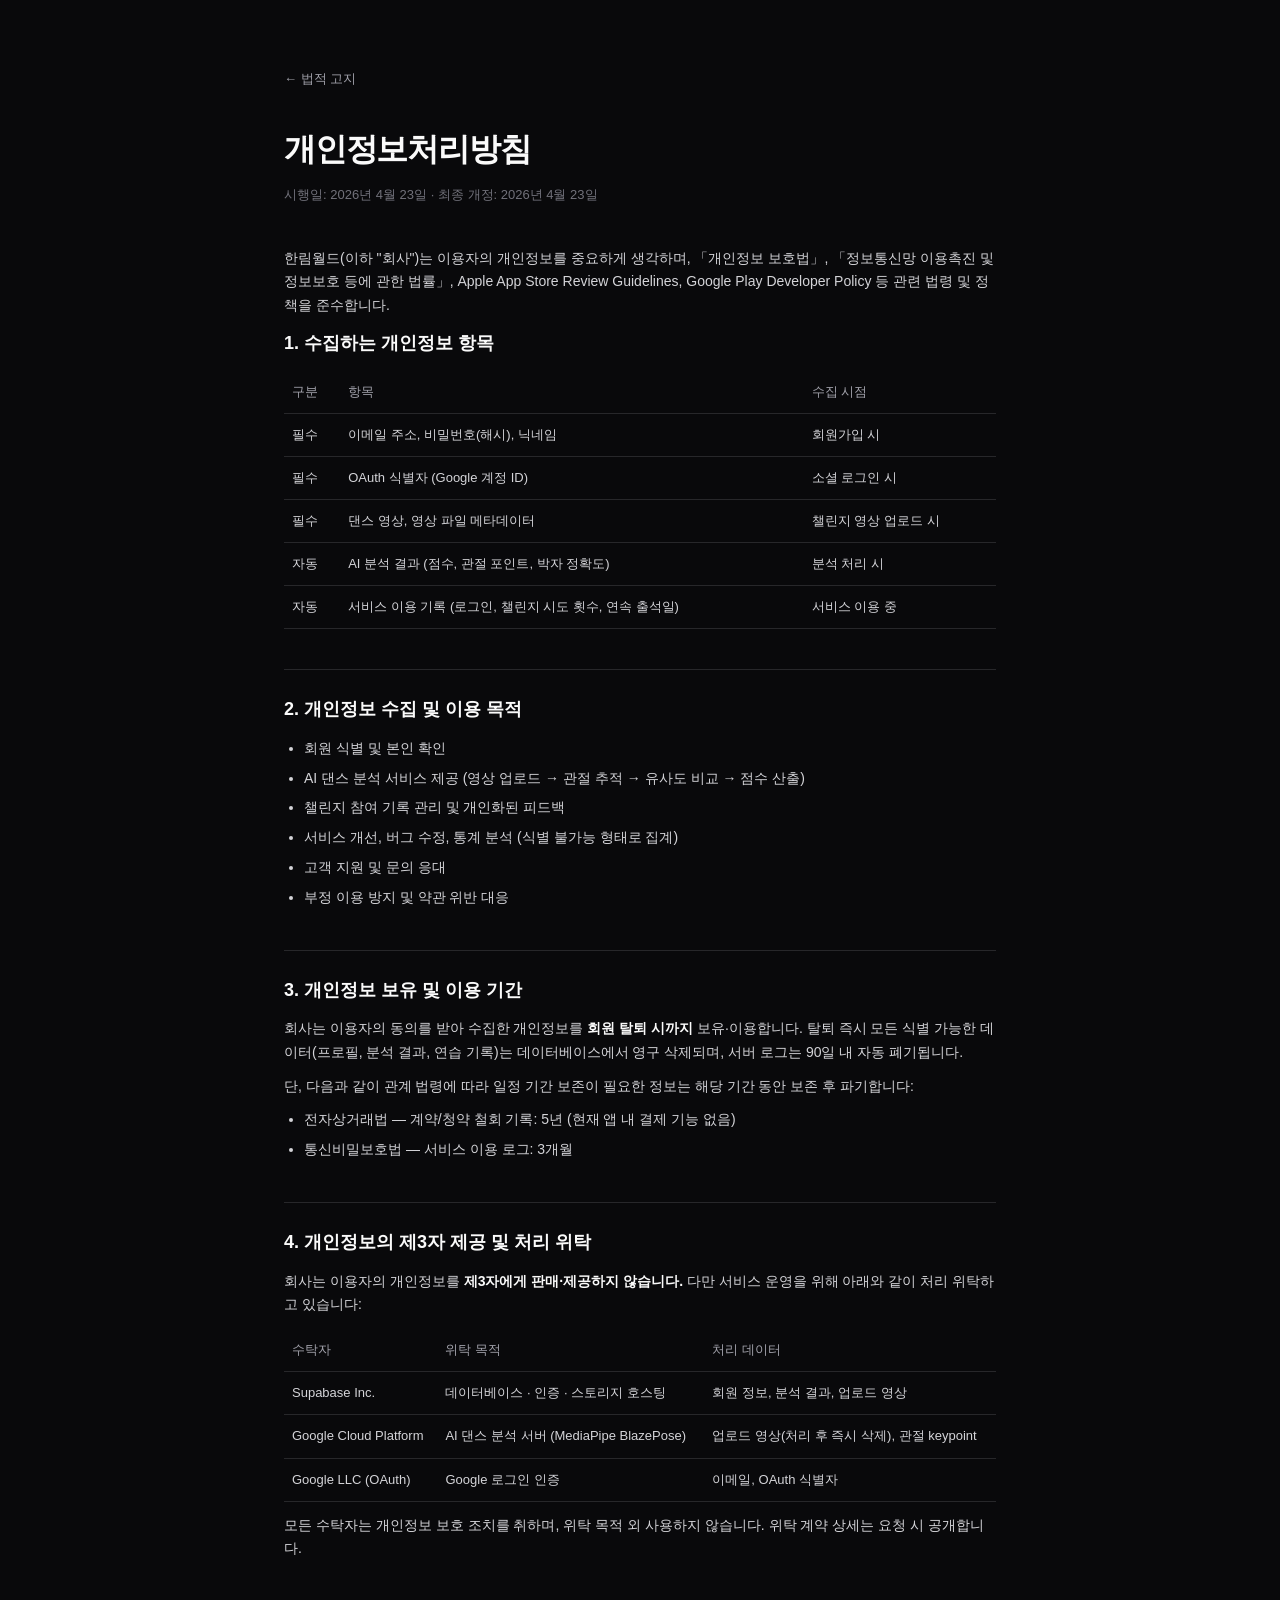
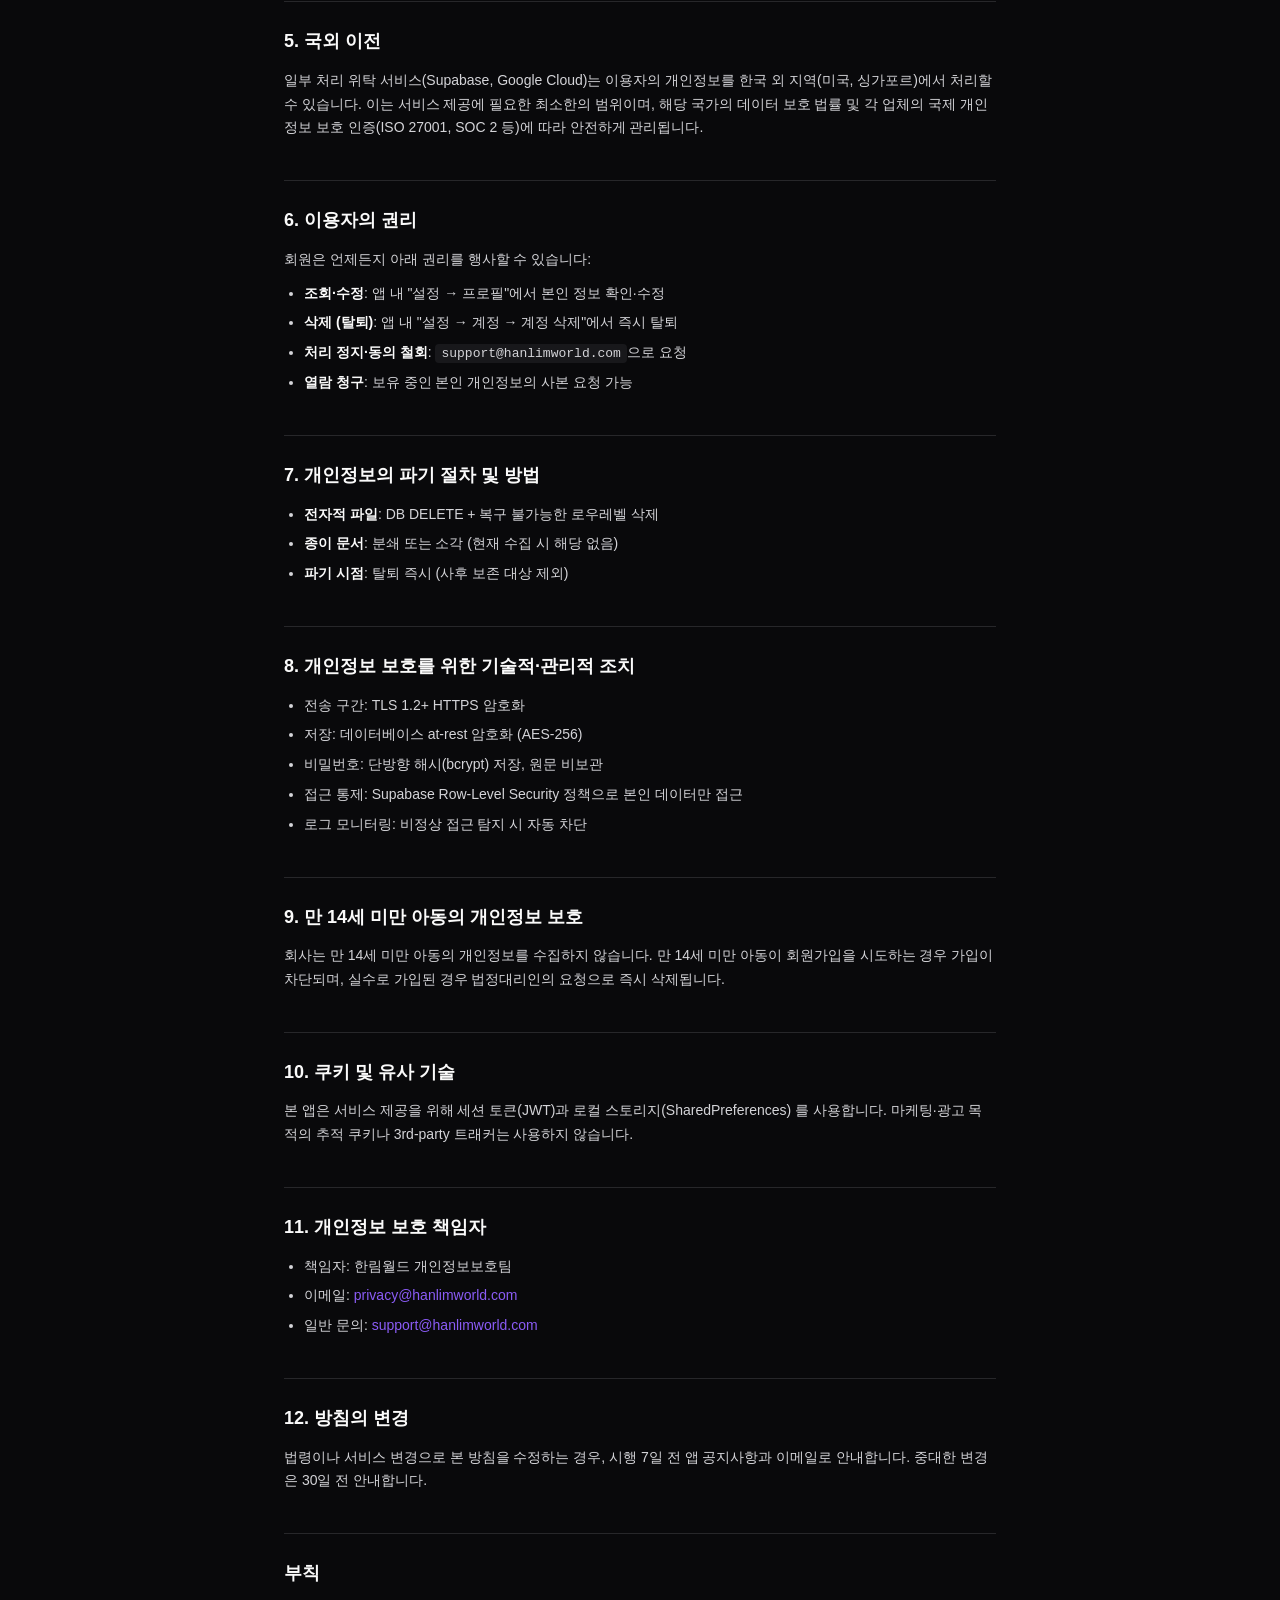
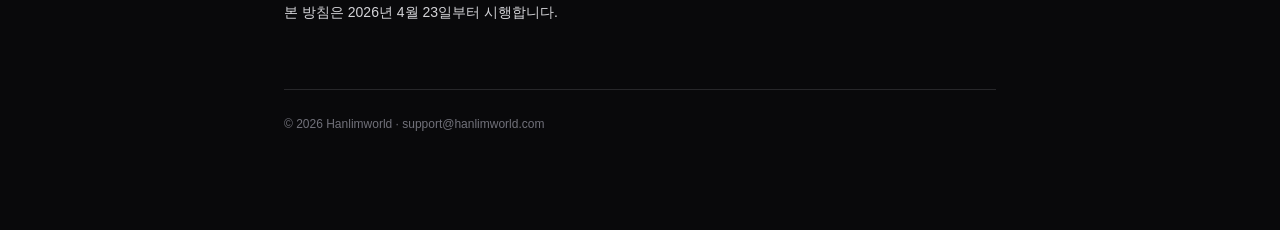
==== privacy.html @ de063f62 "Initial: 법적 고지 · 이용약관 · 개인정보처리방침" ====
<!DOCTYPE html>
<html lang="ko">
<head>
<meta charset="UTF-8">
<meta name="viewport" content="width=device-width, initial-scale=1.0">
<title>개인정보처리방침 — 한림월드</title>
<style>
  :root {
    --zinc-950: #09090B; --zinc-900: #18181B; --zinc-800: #27272A;
    --zinc-700: #3F3F46; --zinc-500: #71717A; --zinc-400: #A1A1AA;
    --zinc-300: #D4D4D8; --zinc-50: #FAFAFA;
    --purple: #8B5CF6; --pink: #EC4899;
  }
  * { box-sizing: border-box; margin: 0; padding: 0; }
  html, body {
    background: var(--zinc-950); color: var(--zinc-50);
    font-family: -apple-system, BlinkMacSystemFont, 'Pretendard Variable',
      'Segoe UI', Roboto, sans-serif;
    line-height: 1.7; min-height: 100vh;
  }
  .container { max-width: 760px; margin: 0 auto; padding: 64px 24px 96px; }
  .back {
    display: inline-flex; align-items: center; gap: 6px;
    color: var(--zinc-400); text-decoration: none; font-size: 13px;
    margin-bottom: 32px;
  }
  .back:hover { color: var(--zinc-50); }
  h1 { font-size: 32px; font-weight: 700; letter-spacing: -1.2px; margin-bottom: 8px; }
  .meta { color: var(--zinc-500); font-size: 13px; margin-bottom: 40px; }
  h2 {
    font-size: 18px; font-weight: 700;
    margin: 40px 0 12px;
    padding-top: 24px;
    border-top: 1px solid var(--zinc-800);
  }
  h2:first-of-type { border-top: 0; padding-top: 0; margin-top: 0; }
  h3 { font-size: 15px; font-weight: 600; margin: 20px 0 8px; color: var(--zinc-300); }
  p, li { color: var(--zinc-300); font-size: 14px; margin-bottom: 10px; }
  ul, ol { padding-left: 20px; margin-bottom: 12px; }
  li { margin-bottom: 6px; }
  strong { color: var(--zinc-50); font-weight: 600; }
  code {
    background: var(--zinc-900); color: var(--zinc-300);
    padding: 2px 6px; border-radius: 4px; font-size: 13px;
  }
  table {
    width: 100%; border-collapse: collapse;
    margin: 12px 0; font-size: 13px;
  }
  th, td {
    border-bottom: 1px solid var(--zinc-800);
    padding: 10px 8px; text-align: left;
    color: var(--zinc-300);
  }
  th { color: var(--zinc-400); font-weight: 500; }
  a { color: var(--purple); text-decoration: none; }
  a:hover { text-decoration: underline; }
  footer {
    margin-top: 64px; padding-top: 24px;
    border-top: 1px solid var(--zinc-800);
    color: var(--zinc-500); font-size: 12px;
  }
</style>
</head>
<body>
  <div class="container">
    <a href="./" class="back">← 법적 고지</a>
    <h1>개인정보처리방침</h1>
    <p class="meta">시행일: 2026년 4월 23일 · 최종 개정: 2026년 4월 23일</p>

    <p>
      한림월드(이하 "회사")는 이용자의 개인정보를 중요하게 생각하며,
      「개인정보 보호법」, 「정보통신망 이용촉진 및 정보보호 등에 관한 법률」,
      Apple App Store Review Guidelines, Google Play Developer Policy 등
      관련 법령 및 정책을 준수합니다.
    </p>

    <h2>1. 수집하는 개인정보 항목</h2>
    <table>
      <tr><th>구분</th><th>항목</th><th>수집 시점</th></tr>
      <tr>
        <td>필수</td>
        <td>이메일 주소, 비밀번호(해시), 닉네임</td>
        <td>회원가입 시</td>
      </tr>
      <tr>
        <td>필수</td>
        <td>OAuth 식별자 (Google 계정 ID)</td>
        <td>소셜 로그인 시</td>
      </tr>
      <tr>
        <td>필수</td>
        <td>댄스 영상, 영상 파일 메타데이터</td>
        <td>챌린지 영상 업로드 시</td>
      </tr>
      <tr>
        <td>자동</td>
        <td>AI 분석 결과 (점수, 관절 포인트, 박자 정확도)</td>
        <td>분석 처리 시</td>
      </tr>
      <tr>
        <td>자동</td>
        <td>서비스 이용 기록 (로그인, 챌린지 시도 횟수, 연속 출석일)</td>
        <td>서비스 이용 중</td>
      </tr>
    </table>

    <h2>2. 개인정보 수집 및 이용 목적</h2>
    <ul>
      <li>회원 식별 및 본인 확인</li>
      <li>AI 댄스 분석 서비스 제공 (영상 업로드 → 관절 추적 → 유사도 비교 → 점수 산출)</li>
      <li>챌린지 참여 기록 관리 및 개인화된 피드백</li>
      <li>서비스 개선, 버그 수정, 통계 분석 (식별 불가능 형태로 집계)</li>
      <li>고객 지원 및 문의 응대</li>
      <li>부정 이용 방지 및 약관 위반 대응</li>
    </ul>

    <h2>3. 개인정보 보유 및 이용 기간</h2>
    <p>
      회사는 이용자의 동의를 받아 수집한 개인정보를 <strong>회원 탈퇴 시까지</strong>
      보유·이용합니다. 탈퇴 즉시 모든 식별 가능한 데이터(프로필, 분석 결과, 연습 기록)는
      데이터베이스에서 영구 삭제되며, 서버 로그는 90일 내 자동 폐기됩니다.
    </p>
    <p>
      단, 다음과 같이 관계 법령에 따라 일정 기간 보존이 필요한 정보는
      해당 기간 동안 보존 후 파기합니다:
    </p>
    <ul>
      <li>전자상거래법 — 계약/청약 철회 기록: 5년 (현재 앱 내 결제 기능 없음)</li>
      <li>통신비밀보호법 — 서비스 이용 로그: 3개월</li>
    </ul>

    <h2>4. 개인정보의 제3자 제공 및 처리 위탁</h2>
    <p>
      회사는 이용자의 개인정보를 <strong>제3자에게 판매·제공하지 않습니다.</strong>
      다만 서비스 운영을 위해 아래와 같이 처리 위탁하고 있습니다:
    </p>
    <table>
      <tr><th>수탁자</th><th>위탁 목적</th><th>처리 데이터</th></tr>
      <tr>
        <td>Supabase Inc.</td>
        <td>데이터베이스 · 인증 · 스토리지 호스팅</td>
        <td>회원 정보, 분석 결과, 업로드 영상</td>
      </tr>
      <tr>
        <td>Google Cloud Platform</td>
        <td>AI 댄스 분석 서버 (MediaPipe BlazePose)</td>
        <td>업로드 영상(처리 후 즉시 삭제), 관절 keypoint</td>
      </tr>
      <tr>
        <td>Google LLC (OAuth)</td>
        <td>Google 로그인 인증</td>
        <td>이메일, OAuth 식별자</td>
      </tr>
    </table>
    <p>
      모든 수탁자는 개인정보 보호 조치를 취하며, 위탁 목적 외 사용하지 않습니다.
      위탁 계약 상세는 요청 시 공개합니다.
    </p>

    <h2>5. 국외 이전</h2>
    <p>
      일부 처리 위탁 서비스(Supabase, Google Cloud)는 이용자의 개인정보를
      한국 외 지역(미국, 싱가포르)에서 처리할 수 있습니다. 이는 서비스 제공에
      필요한 최소한의 범위이며, 해당 국가의 데이터 보호 법률 및 각 업체의
      국제 개인정보 보호 인증(ISO 27001, SOC 2 등)에 따라 안전하게 관리됩니다.
    </p>

    <h2>6. 이용자의 권리</h2>
    <p>회원은 언제든지 아래 권리를 행사할 수 있습니다:</p>
    <ul>
      <li><strong>조회·수정</strong>: 앱 내 "설정 → 프로필"에서 본인 정보 확인·수정</li>
      <li><strong>삭제 (탈퇴)</strong>: 앱 내 "설정 → 계정 → 계정 삭제"에서 즉시 탈퇴</li>
      <li><strong>처리 정지·동의 철회</strong>:
        <code>support@hanlimworld.com</code>으로 요청</li>
      <li><strong>열람 청구</strong>: 보유 중인 본인 개인정보의 사본 요청 가능</li>
    </ul>

    <h2>7. 개인정보의 파기 절차 및 방법</h2>
    <ul>
      <li><strong>전자적 파일</strong>: DB DELETE + 복구 불가능한 로우레벨 삭제</li>
      <li><strong>종이 문서</strong>: 분쇄 또는 소각 (현재 수집 시 해당 없음)</li>
      <li><strong>파기 시점</strong>: 탈퇴 즉시 (사후 보존 대상 제외)</li>
    </ul>

    <h2>8. 개인정보 보호를 위한 기술적·관리적 조치</h2>
    <ul>
      <li>전송 구간: TLS 1.2+ HTTPS 암호화</li>
      <li>저장: 데이터베이스 at-rest 암호화 (AES-256)</li>
      <li>비밀번호: 단방향 해시(bcrypt) 저장, 원문 비보관</li>
      <li>접근 통제: Supabase Row-Level Security 정책으로 본인 데이터만 접근</li>
      <li>로그 모니터링: 비정상 접근 탐지 시 자동 차단</li>
    </ul>

    <h2>9. 만 14세 미만 아동의 개인정보 보호</h2>
    <p>
      회사는 만 14세 미만 아동의 개인정보를 수집하지 않습니다.
      만 14세 미만 아동이 회원가입을 시도하는 경우 가입이 차단되며,
      실수로 가입된 경우 법정대리인의 요청으로 즉시 삭제됩니다.
    </p>

    <h2>10. 쿠키 및 유사 기술</h2>
    <p>
      본 앱은 서비스 제공을 위해 세션 토큰(JWT)과 로컬 스토리지(SharedPreferences)
      를 사용합니다. 마케팅·광고 목적의 추적 쿠키나 3rd-party 트래커는
      사용하지 않습니다.
    </p>

    <h2>11. 개인정보 보호 책임자</h2>
    <ul>
      <li>책임자: 한림월드 개인정보보호팀</li>
      <li>이메일: <a href="mailto:privacy@hanlimworld.com">privacy@hanlimworld.com</a></li>
      <li>일반 문의: <a href="mailto:support@hanlimworld.com">support@hanlimworld.com</a></li>
    </ul>

    <h2>12. 방침의 변경</h2>
    <p>
      법령이나 서비스 변경으로 본 방침을 수정하는 경우, 시행 7일 전
      앱 공지사항과 이메일로 안내합니다. 중대한 변경은 30일 전 안내합니다.
    </p>

    <h2>부칙</h2>
    <p>본 방침은 2026년 4월 23일부터 시행합니다.</p>

    <footer>© 2026 Hanlimworld · support@hanlimworld.com</footer>
  </div>
</body>
</html>
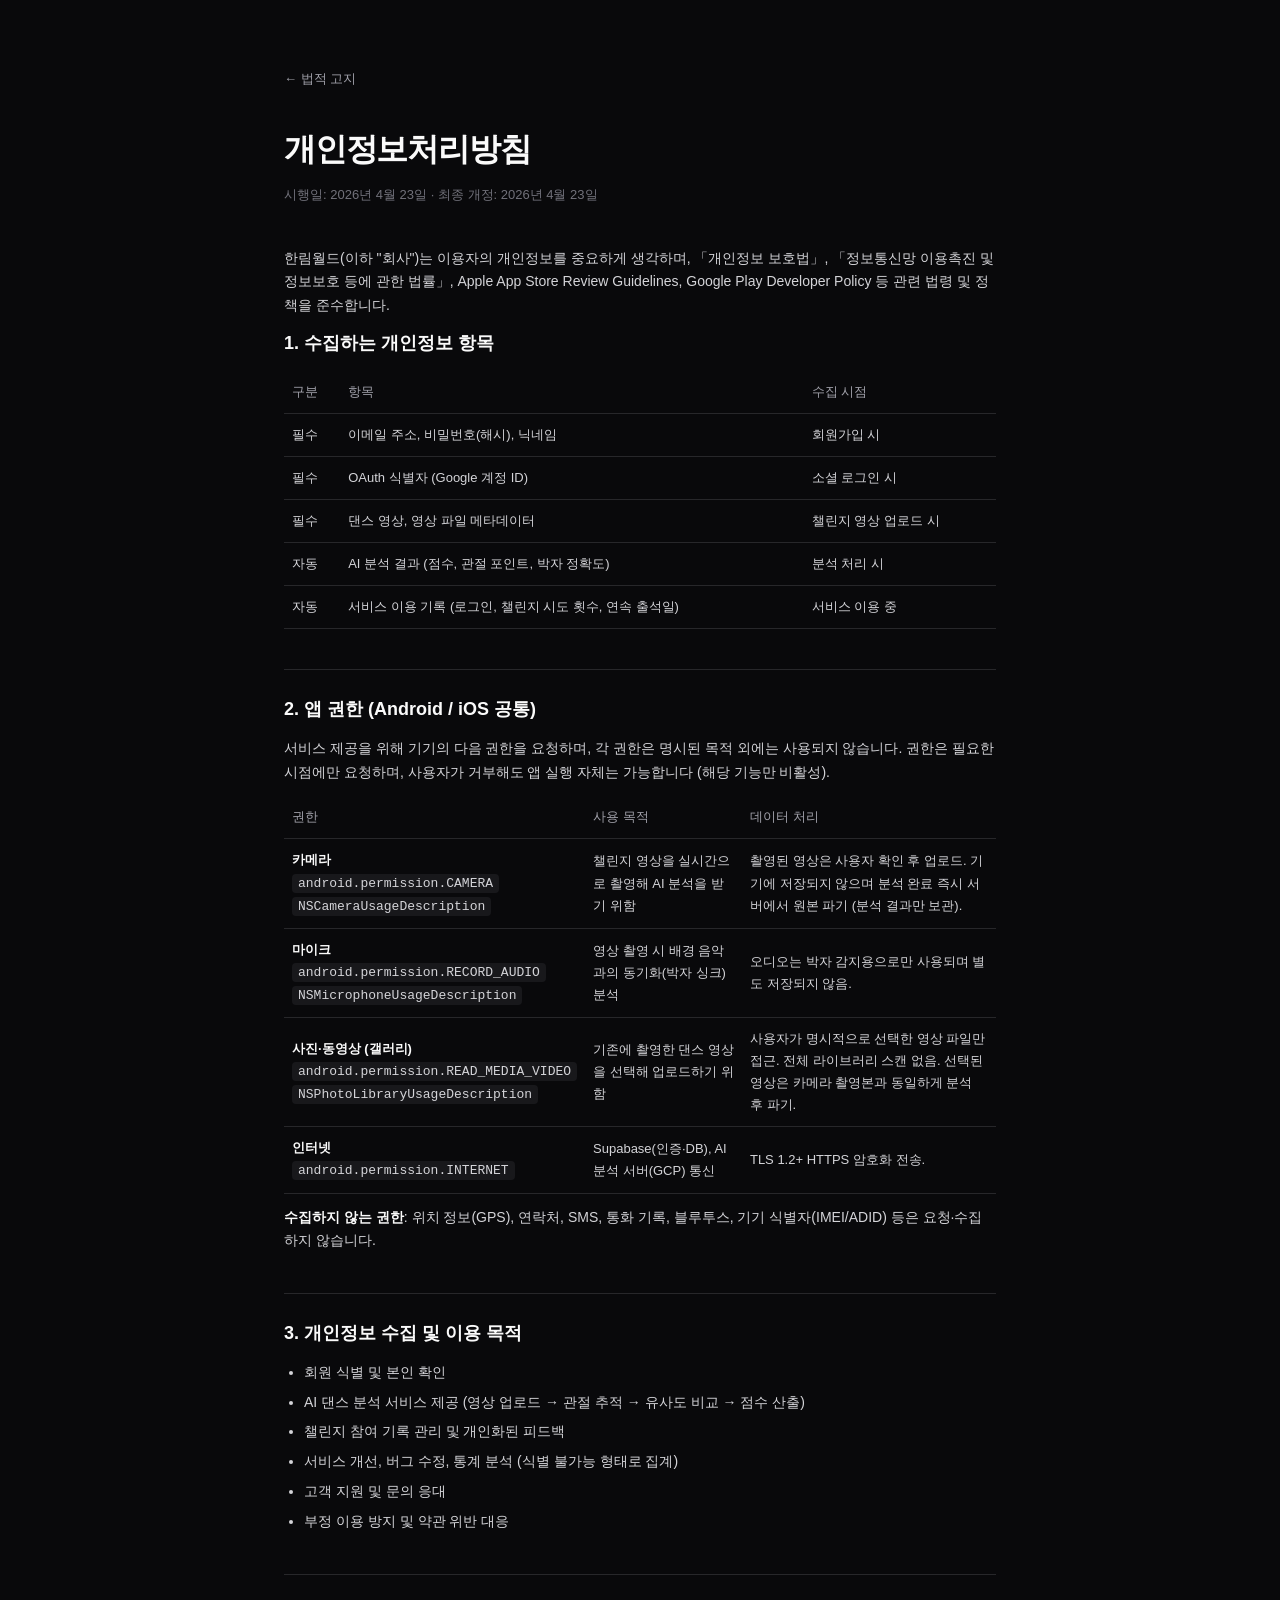
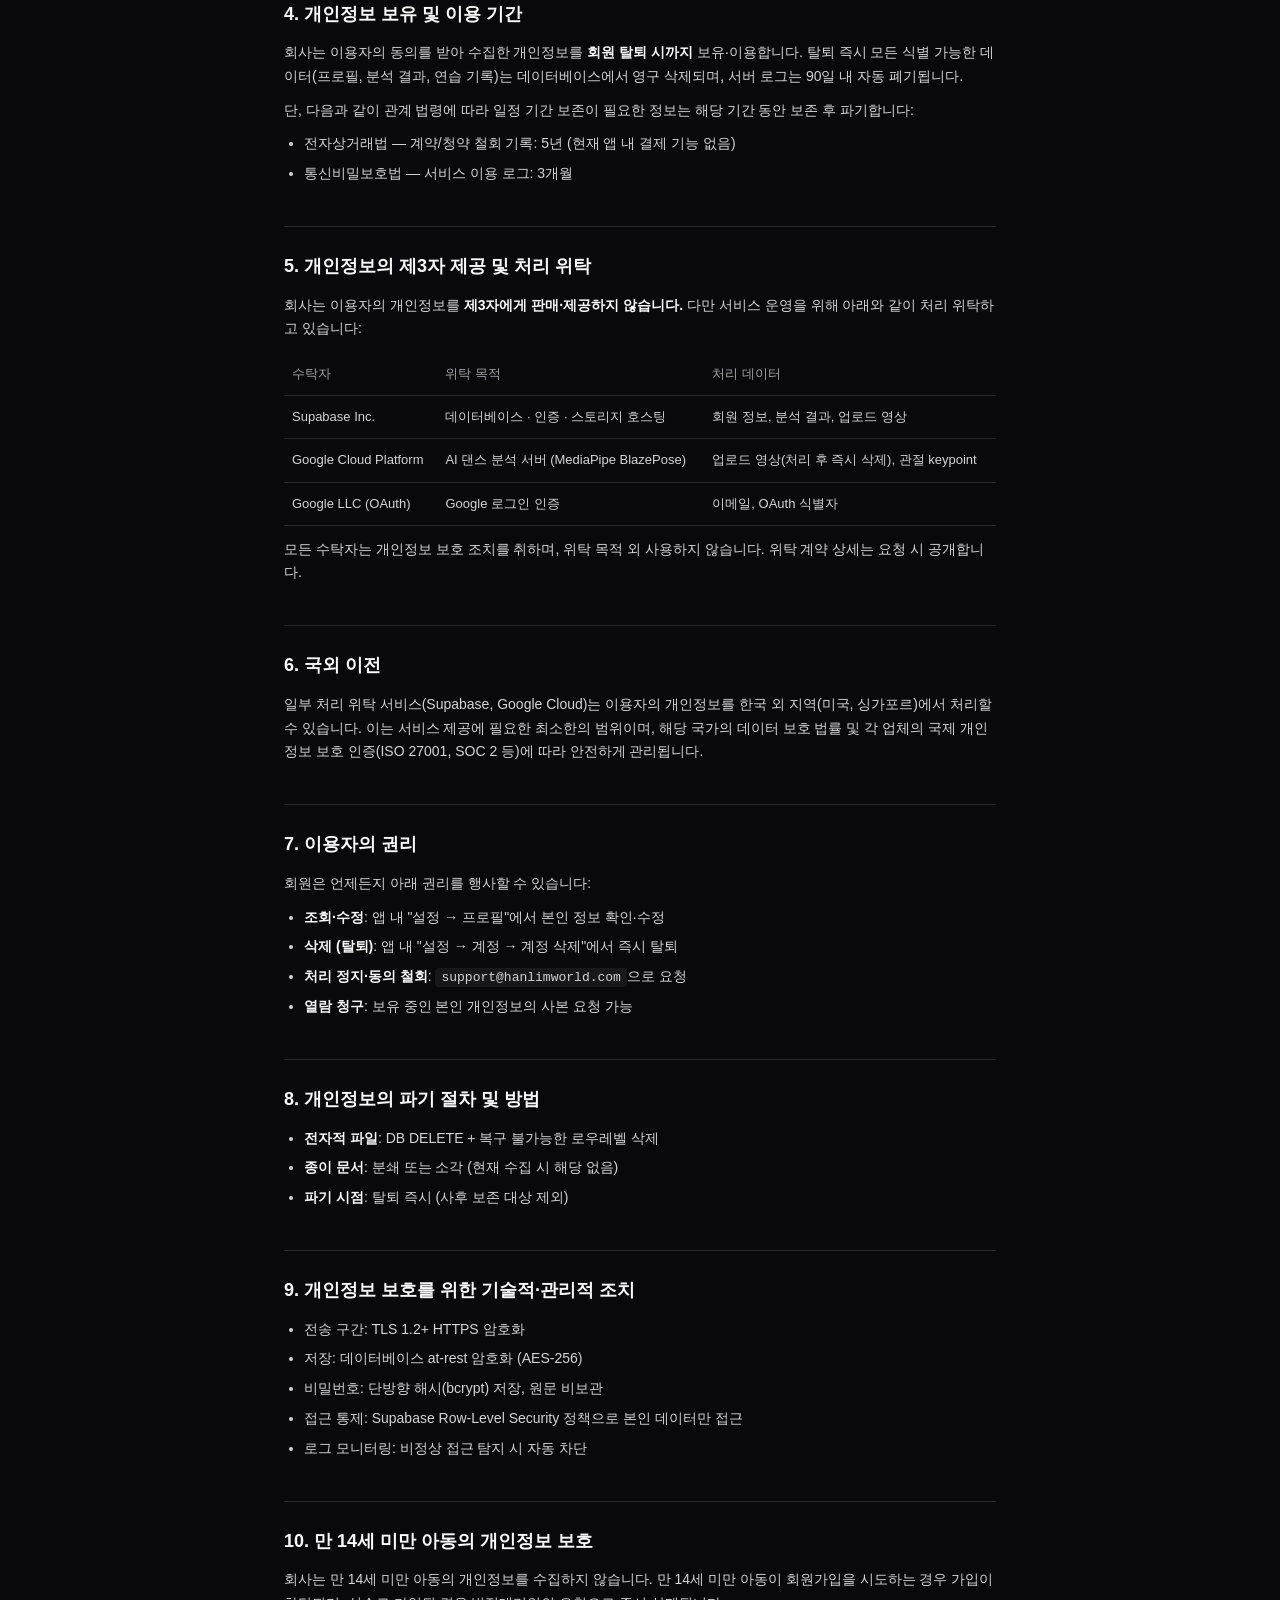
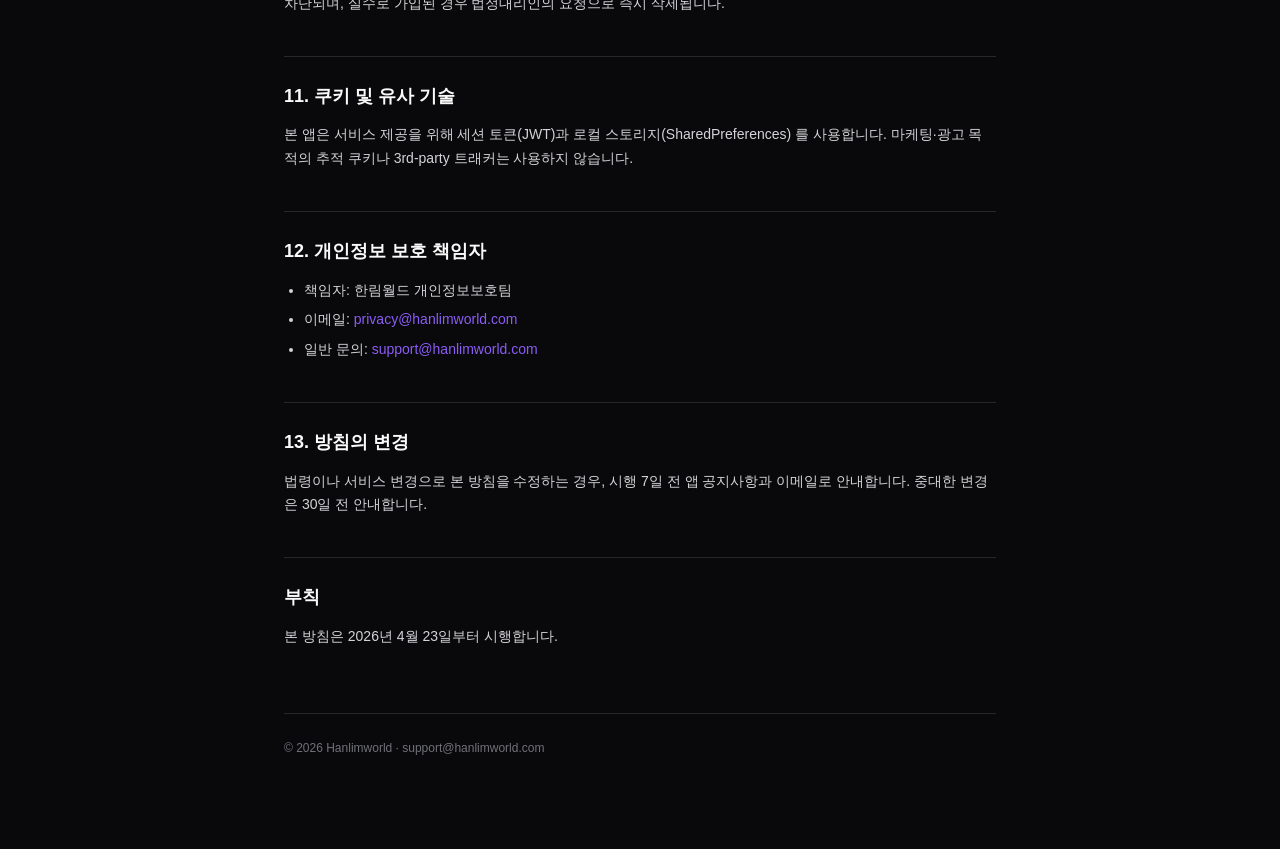
==== commit f31a8f9b: "docs: Android 앱 권한(CAMERA, RECORD_AUDIO, READ_MEDIA_VIDEO) 명시적 선언 추가 Google Play Console 경고 대응: "APK" ====
--- a/privacy.html
+++ b/privacy.html
@@ -105,7 +105,50 @@
       </tr>
     </table>
 
-    <h2>2. 개인정보 수집 및 이용 목적</h2>
+    <h2>2. 앱 권한 (Android / iOS 공통)</h2>
+    <p>
+      서비스 제공을 위해 기기의 다음 권한을 요청하며, 각 권한은
+      명시된 목적 외에는 사용되지 않습니다. 권한은 필요한 시점에만 요청하며,
+      사용자가 거부해도 앱 실행 자체는 가능합니다 (해당 기능만 비활성).
+    </p>
+    <table>
+      <tr><th>권한</th><th>사용 목적</th><th>데이터 처리</th></tr>
+      <tr>
+        <td><strong>카메라</strong><br>
+          <code>android.permission.CAMERA</code><br>
+          <code>NSCameraUsageDescription</code></td>
+        <td>챌린지 영상을 실시간으로 촬영해 AI 분석을 받기 위함</td>
+        <td>촬영된 영상은 사용자 확인 후 업로드. 기기에 저장되지 않으며
+          분석 완료 즉시 서버에서 원본 파기 (분석 결과만 보관).</td>
+      </tr>
+      <tr>
+        <td><strong>마이크</strong><br>
+          <code>android.permission.RECORD_AUDIO</code><br>
+          <code>NSMicrophoneUsageDescription</code></td>
+        <td>영상 촬영 시 배경 음악과의 동기화(박자 싱크) 분석</td>
+        <td>오디오는 박자 감지용으로만 사용되며 별도 저장되지 않음.</td>
+      </tr>
+      <tr>
+        <td><strong>사진·동영상 (갤러리)</strong><br>
+          <code>android.permission.READ_MEDIA_VIDEO</code><br>
+          <code>NSPhotoLibraryUsageDescription</code></td>
+        <td>기존에 촬영한 댄스 영상을 선택해 업로드하기 위함</td>
+        <td>사용자가 명시적으로 선택한 영상 파일만 접근. 전체 라이브러리 스캔
+          없음. 선택된 영상은 카메라 촬영본과 동일하게 분석 후 파기.</td>
+      </tr>
+      <tr>
+        <td><strong>인터넷</strong><br>
+          <code>android.permission.INTERNET</code></td>
+        <td>Supabase(인증·DB), AI 분석 서버(GCP) 통신</td>
+        <td>TLS 1.2+ HTTPS 암호화 전송.</td>
+      </tr>
+    </table>
+    <p>
+      <strong>수집하지 않는 권한</strong>: 위치 정보(GPS), 연락처, SMS,
+      통화 기록, 블루투스, 기기 식별자(IMEI/ADID) 등은 요청·수집하지 않습니다.
+    </p>
+
+    <h2>3. 개인정보 수집 및 이용 목적</h2>
     <ul>
       <li>회원 식별 및 본인 확인</li>
       <li>AI 댄스 분석 서비스 제공 (영상 업로드 → 관절 추적 → 유사도 비교 → 점수 산출)</li>
@@ -115,7 +158,7 @@
       <li>부정 이용 방지 및 약관 위반 대응</li>
     </ul>
 
-    <h2>3. 개인정보 보유 및 이용 기간</h2>
+    <h2>4. 개인정보 보유 및 이용 기간</h2>
     <p>
       회사는 이용자의 동의를 받아 수집한 개인정보를 <strong>회원 탈퇴 시까지</strong>
       보유·이용합니다. 탈퇴 즉시 모든 식별 가능한 데이터(프로필, 분석 결과, 연습 기록)는
@@ -130,7 +173,7 @@
       <li>통신비밀보호법 — 서비스 이용 로그: 3개월</li>
     </ul>
 
-    <h2>4. 개인정보의 제3자 제공 및 처리 위탁</h2>
+    <h2>5. 개인정보의 제3자 제공 및 처리 위탁</h2>
     <p>
       회사는 이용자의 개인정보를 <strong>제3자에게 판매·제공하지 않습니다.</strong>
       다만 서비스 운영을 위해 아래와 같이 처리 위탁하고 있습니다:
@@ -158,7 +201,7 @@
       위탁 계약 상세는 요청 시 공개합니다.
     </p>
 
-    <h2>5. 국외 이전</h2>
+    <h2>6. 국외 이전</h2>
     <p>
       일부 처리 위탁 서비스(Supabase, Google Cloud)는 이용자의 개인정보를
       한국 외 지역(미국, 싱가포르)에서 처리할 수 있습니다. 이는 서비스 제공에
@@ -166,7 +209,7 @@
       국제 개인정보 보호 인증(ISO 27001, SOC 2 등)에 따라 안전하게 관리됩니다.
     </p>
 
-    <h2>6. 이용자의 권리</h2>
+    <h2>7. 이용자의 권리</h2>
     <p>회원은 언제든지 아래 권리를 행사할 수 있습니다:</p>
     <ul>
       <li><strong>조회·수정</strong>: 앱 내 "설정 → 프로필"에서 본인 정보 확인·수정</li>
@@ -176,14 +219,14 @@
       <li><strong>열람 청구</strong>: 보유 중인 본인 개인정보의 사본 요청 가능</li>
     </ul>
 
-    <h2>7. 개인정보의 파기 절차 및 방법</h2>
+    <h2>8. 개인정보의 파기 절차 및 방법</h2>
     <ul>
       <li><strong>전자적 파일</strong>: DB DELETE + 복구 불가능한 로우레벨 삭제</li>
       <li><strong>종이 문서</strong>: 분쇄 또는 소각 (현재 수집 시 해당 없음)</li>
       <li><strong>파기 시점</strong>: 탈퇴 즉시 (사후 보존 대상 제외)</li>
     </ul>
 
-    <h2>8. 개인정보 보호를 위한 기술적·관리적 조치</h2>
+    <h2>9. 개인정보 보호를 위한 기술적·관리적 조치</h2>
     <ul>
       <li>전송 구간: TLS 1.2+ HTTPS 암호화</li>
       <li>저장: 데이터베이스 at-rest 암호화 (AES-256)</li>
@@ -192,28 +235,28 @@
       <li>로그 모니터링: 비정상 접근 탐지 시 자동 차단</li>
     </ul>
 
-    <h2>9. 만 14세 미만 아동의 개인정보 보호</h2>
+    <h2>10. 만 14세 미만 아동의 개인정보 보호</h2>
     <p>
       회사는 만 14세 미만 아동의 개인정보를 수집하지 않습니다.
       만 14세 미만 아동이 회원가입을 시도하는 경우 가입이 차단되며,
       실수로 가입된 경우 법정대리인의 요청으로 즉시 삭제됩니다.
     </p>
 
-    <h2>10. 쿠키 및 유사 기술</h2>
+    <h2>11. 쿠키 및 유사 기술</h2>
     <p>
       본 앱은 서비스 제공을 위해 세션 토큰(JWT)과 로컬 스토리지(SharedPreferences)
       를 사용합니다. 마케팅·광고 목적의 추적 쿠키나 3rd-party 트래커는
       사용하지 않습니다.
     </p>
 
-    <h2>11. 개인정보 보호 책임자</h2>
+    <h2>12. 개인정보 보호 책임자</h2>
     <ul>
       <li>책임자: 한림월드 개인정보보호팀</li>
       <li>이메일: <a href="mailto:privacy@hanlimworld.com">privacy@hanlimworld.com</a></li>
       <li>일반 문의: <a href="mailto:support@hanlimworld.com">support@hanlimworld.com</a></li>
     </ul>
 
-    <h2>12. 방침의 변경</h2>
+    <h2>13. 방침의 변경</h2>
     <p>
       법령이나 서비스 변경으로 본 방침을 수정하는 경우, 시행 7일 전
       앱 공지사항과 이메일로 안내합니다. 중대한 변경은 30일 전 안내합니다.
